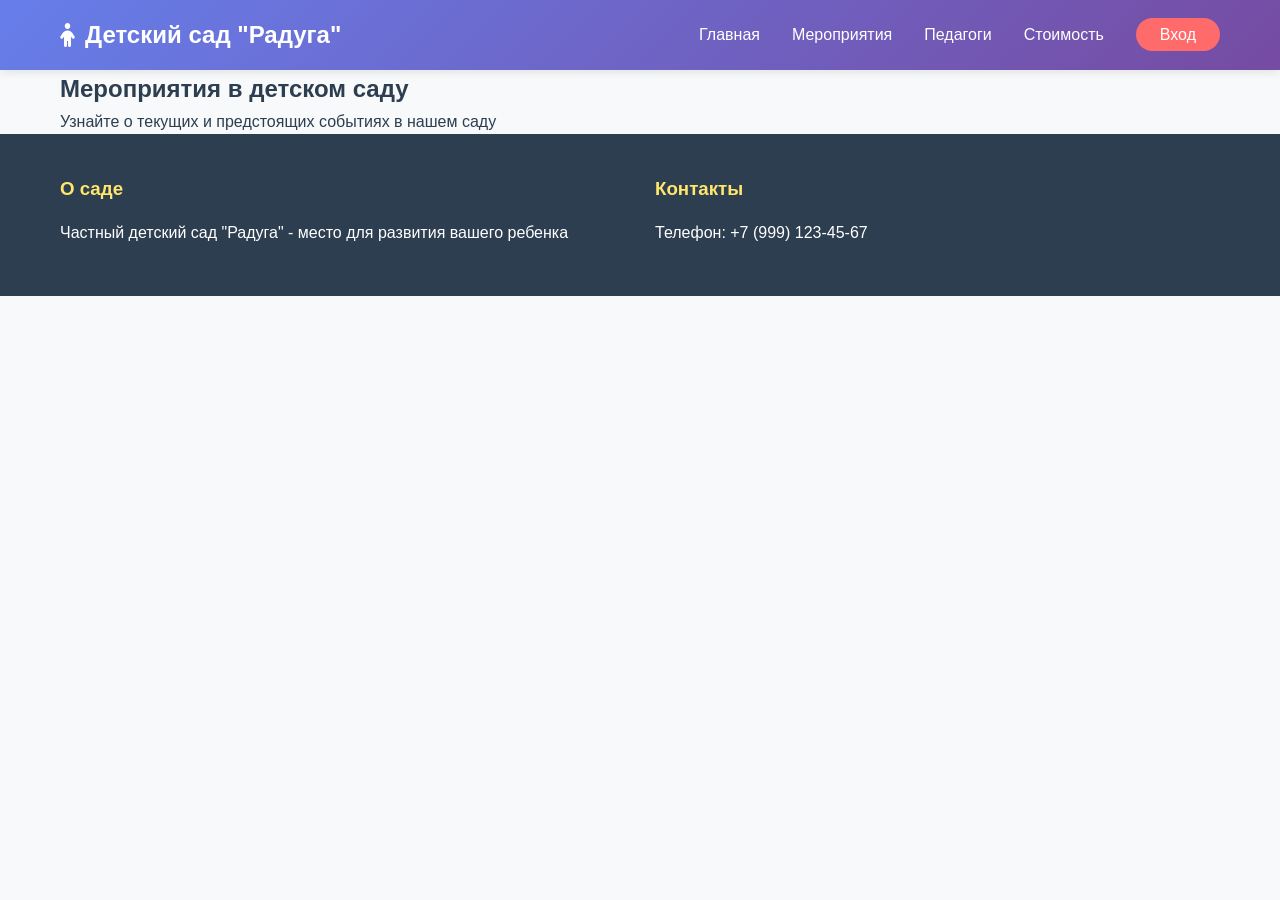
==== frontend/events.html @ fe60ffa2 "initial commit - kindergarten CMS with new desing" ====
<!DOCTYPE html>
<html lang="ru">
<head>
    <meta charset="UTF-8">
    <meta name="viewport" content="width=device-width, initial-scale=1.0">
    <title>Мероприятия | Детский сад "Радуга"</title>
    <link rel="stylesheet" href="css/styles.css">
    <link rel="stylesheet" href="css/events.css">
    <link rel="stylesheet" href="https://cdnjs.cloudflare.com/ajax/libs/font-awesome/6.4.0/css/all.min.css">
</head>
<body>
    <nav class="navbar">
        <div class="container">
            <div class="navbar-content">
                <div class="logo">
                    <i class="fas fa-child"></i>
                    <span>Детский сад "Радуга"</span>
                </div>
                <button class="hamburger" id="hamburger">
                    <span></span>
                    <span></span>
                    <span></span>
                </button>
                <ul class="nav-menu" id="navMenu">
                    <li><a href="index.html">Главная</a></li>
                    <li><a href="events.html" class="active">Мероприятия</a></li>
                    <li><a href="staff.html">Педагоги</a></li>
                    <li><a href="pricing.html">Стоимость</a></li>
                    <li><a href="login.html" class="btn-login">Вход</a></li>
                </ul>
            </div>
        </div>
    </nav>

    <section class="events-section">
        <div class="container">
            <h1>Мероприятия в детском саду</h1>
            <p class="section-subtitle">Узнайте о текущих и предстоящих событиях в нашем саду</p>

            <div class="events-grid" id="eventsGrid">
                <!-- События будут добавлены JavaScript-ом -->
            </div>
        </div>
    </section>

    <footer class="footer">
        <div class="container">
            <div class="footer-content">
                <div class="footer-section">
                    <h3>О саде</h3>
                    <p>Частный детский сад "Радуга" - место для развития вашего ребенка</p>
                </div>
                <div class="footer-section">
                    <h3>Контакты</h3>
                    <p>Телефон: +7 (999) 123-45-67</p>
                </div>
            </div>
        </div>
    </footer>

    <script src="js/app.js"></script>
    <script src="js/events.js"></script>
</body>
</html>
---- frontend/css/styles.css ----
* {
    margin: 0;
    padding: 0;
    box-sizing: border-box;
}

:root {
    --primary-color: #FF6B6B;
    --secondary-color: #4ECDC4;
    --accent-color: #FFE66D;
    --text-dark: #2C3E50;
    --text-light: #7F8C8D;
    --background-light: #F8F9FA;
    --border-radius: 8px;
    --transition: 0.3s ease;
}

body {
    font-family: 'Segoe UI', Tahoma, Geneva, Verdana, sans-serif;
    color: var(--text-dark);
    line-height: 1.6;
    background-color: var(--background-light);
}

.container {
    max-width: 1200px;
    margin: 0 auto;
    padding: 0 20px;
}

/* Навигация */
.navbar {
    background: linear-gradient(135deg, #667eea 0%, #764ba2 100%);
    color: white;
    padding: 1rem 0;
    position: sticky;
    top: 0;
    z-index: 100;
    box-shadow: 0 2px 10px rgba(0, 0, 0, 0.1);
}

.navbar-content {
    display: flex;
    justify-content: space-between;
    align-items: center;
}

.logo {
    display: flex;
    align-items: center;
    gap: 10px;
    font-size: 1.5rem;
    font-weight: bold;
}

.nav-menu {
    display: flex;
    list-style: none;
    gap: 2rem;
    align-items: center;
}

.nav-menu a {
    color: white;
    text-decoration: none;
    transition: var(--transition);
    position: relative;
}

.nav-menu a:hover,
.nav-menu a.active {
    color: var(--accent-color);
}

.nav-menu a::after {
    content: '';
    position: absolute;
    bottom: -5px;
    left: 0;
    width: 0;
    height: 2px;
    background: var(--accent-color);
    transition: var(--transition);
}

.nav-menu a:hover::after,
.nav-menu a.active::after {
    width: 100%;
}

.btn-login {
    background: var(--primary-color);
    padding: 0.5rem 1.5rem;
    border-radius: 20px;
    transition: var(--transition);
}

.btn-login:hover {
    background: var(--accent-color);
    color: var(--text-dark);
}

.hamburger {
    display: none;
    flex-direction: column;
    background: none;
    border: none;
    cursor: pointer;
    gap: 5px;
}

.hamburger span {
    width: 25px;
    height: 3px;
    background: white;
    border-radius: 2px;
    transition: var(--transition);
}

/* Герой секция */
.hero {
    background: linear-gradient(135deg, #667eea 0%, #764ba2 100%);
    color: white;
    padding: 60px 20px;
    display: grid;
    grid-template-columns: 1fr 1fr;
    gap: 40px;
    align-items: center;
}

.hero-content h1 {
    font-size: 3rem;
    margin-bottom: 1rem;
    line-height: 1.2;
}

.hero-content p {
    font-size: 1.3rem;
    margin-bottom: 2rem;
    opacity: 0.9;
}

.hero-images img {
    width: 100%;
    border-radius: 10px;
    box-shadow: 0 10px 40px rgba(0, 0, 0, 0.2);
}

/* Кнопки */
.btn {
    padding: 12px 30px;
    border: none;
    border-radius: var(--border-radius);
    font-size: 1rem;
    cursor: pointer;
    transition: var(--transition);
    font-weight: 600;
}

.btn-primary {
    background: var(--primary-color);
    color: white;
}

.btn-primary:hover {
    background: #FF5252;
    transform: translateY(-2px);
    box-shadow: 0 5px 20px rgba(255, 107, 107, 0.4);
}

.btn-secondary {
    background: var(--secondary-color);
    color: white;
}

.btn-secondary:hover {
    background: #45B8AD;
    transform: translateY(-2px);
}

/* О саде */
.about {
    padding: 80px 20px;
    background: white;
}

.about h2 {
    text-align: center;
    font-size: 2.5rem;
    margin-bottom: 50px;
    color: var(--text-dark);
}

.about-content {
    display: grid;
    grid-template-columns: 1fr 1fr;
    gap: 40px;
}

.about-text p {
    margin-bottom: 1rem;
    color: var(--text-light);
    line-height: 1.8;
}

.about-text ul {
    list-style-position: inside;
    margin-top: 1rem;
}

.about-text li {
    margin: 0.5rem 0;
    color: var(--text-light);
}

.about-info {
    display: grid;
    grid-template-columns: 1fr;
    gap: 20px;
}

.info-card {
    background: linear-gradient(135deg, #667eea 0%, #764ba2 100%);
    color: white;
    padding: 30px;
    border-radius: 10px;
    text-align: center;
    box-shadow: 0 5px 20px rgba(0, 0, 0, 0.1);
    transition: var(--transition);
}

.info-card:hover {
    transform: translateY(-5px);
    box-shadow: 0 10px 30px rgba(0, 0, 0, 0.15);
}

.info-card i {
    font-size: 2.5rem;
    margin-bottom: 1rem;
    display: block;
}

.info-card h3 {
    margin-bottom: 0.5rem;
    font-size: 1.3rem;
}

.info-card p {
    font-size: 0.95rem;
    opacity: 0.9;
}

/* Модальное окно */
.modal {
    display: none;
    position: fixed;
    z-index: 1000;
    left: 0;
    top: 0;
    width: 100%;
    height: 100%;
    background-color: rgba(0, 0, 0, 0.5);
    animation: fadeIn 0.3s ease;
}

@keyframes fadeIn {
    from { opacity: 0; }
    to { opacity: 1; }
}

.modal-content {
    background-color: white;
    margin: 5% auto;
    padding: 30px;
    border-radius: 10px;
    width: 90%;
    max-width: 500px;
    box-shadow: 0 10px 40px rgba(0, 0, 0, 0.3);
    animation: slideDown 0.3s ease;
}

@keyframes slideDown {
    from {
        transform: translateY(-50px);
        opacity: 0;
    }
    to {
        transform: translateY(0);
        opacity: 1;
    }
}

.modal-content h2 {
    color: var(--text-dark);
    margin-bottom: 1.5rem;
}

.close {
    color: var(--text-light);
    float: right;
    font-size: 28px;
    font-weight: bold;
    background: none;
    border: none;
    cursor: pointer;
    transition: var(--transition);
}

.close:hover {
    color: var(--text-dark);
}

.form-group {
    margin-bottom: 1.5rem;
}

.form-group label {
    display: block;
    margin-bottom: 0.5rem;
    font-weight: 600;
    color: var(--text-dark);
}

.form-group input,
.form-group select,
.form-group textarea {
    width: 100%;
    padding: 10px 15px;
    border: 1px solid #ddd;
    border-radius: var(--border-radius);
    font-size: 1rem;
    transition: var(--transition);
}

.form-group input:focus,
.form-group select:focus,
.form-group textarea:focus {
    outline: none;
    border-color: var(--primary-color);
    box-shadow: 0 0 5px rgba(255, 107, 107, 0.3);
}

.success-message {
    background: #d4edda;
    color: #155724;
    padding: 1rem;
    border-radius: 5px;
    margin-top: 1rem;
    border: 1px solid #c3e6cb;
}

/* Футер */
.footer {
    background: var(--text-dark);
    color: white;
    padding: 40px 20px 20px;
}

.footer-content {
    display: grid;
    grid-template-columns: repeat(auto-fit, minmax(250px, 1fr));
    gap: 30px;
    margin-bottom: 30px;
}

.footer-section h3 {
    margin-bottom: 1rem;
    color: var(--accent-color);
}

.footer-section ul {
    list-style: none;
}

.footer-section a {
    color: #bbb;
    text-decoration: none;
    transition: var(--transition);
}

.footer-section a:hover {
    color: var(--accent-color);
}

.social-links {
    display: flex;
    gap: 15px;
    font-size: 1.5rem;
}

.footer-bottom {
    text-align: center;
    padding-top: 20px;
    border-top: 1px solid #555;
    color: #999;
}

/* Адаптивный дизайн */
@media (max-width: 768px) {
    .hamburger {
        display: flex;
    }

    .nav-menu {
        display: none;
        position: absolute;
        top: 60px;
        left: 0;
        right: 0;
        flex-direction: column;
        background: linear-gradient(135deg, #667eea 0%, #764ba2 100%);
        padding: 20px;
        gap: 1rem;
    }

    .nav-menu.active {
        display: flex;
    }

    .nav-menu a {
        display: block;
    }

    .hero {
        grid-template-columns: 1fr;
        padding: 40px 20px;
    }

    .hero-content h1 {
        font-size: 2rem;
    }

    .hero-content p {
        font-size: 1rem;
    }

    .about-content {
        grid-template-columns: 1fr;
    }

    .about-info {
        grid-template-columns: 1fr 1fr;
    }

    .modal-content {
        margin: 20% auto;
        width: 95%;
    }
}

@media (max-width: 480px) {
    .nav-menu {
        gap: 0.5rem;
    }

    .hero-content h1 {
        font-size: 1.5rem;
    }

    .about h2 {
        font-size: 1.8rem;
    }

    .about-info {
        grid-template-columns: 1fr;
    }

    .info-card {
        padding: 20px;
    }

    .footer-content {
        grid-template-columns: 1fr;
    }
}
---- frontend/css/events.css ----
* {
    margin: 0;
    padding: 0;
    box-sizing: border-box;
}

:root {
    --primary-color: #FF6B6B;
    --secondary-color: #4ECDC4;
    --accent-color: #FFE66D;
    --text-dark: #2C3E50;
    --text-light: #7F8C8D;
    --background-light: #F8F9FA;
    --border-radius: 8px;
    --transition: 0.3s ease;
}

body {
    font-family: 'Segoe UI', Tahoma, Geneva, Verdana, sans-serif;
    color: var(--text-dark);
    line-height: 1.6;
    background-color: var(--background-light);
}

.container {
    max-width: 1200px;
    margin: 0 auto;
    padding: 0 20px;
}

/* Навигация */
.navbar {
    background: linear-gradient(135deg, #667eea 0%, #764ba2 100%);
    color: white;
    padding: 1rem 0;
    position: sticky;
    top: 0;
    z-index: 100;
    box-shadow: 0 2px 10px rgba(0, 0, 0, 0.1);
}

.navbar-content {
    display: flex;
    justify-content: space-between;
    align-items: center;
}

.logo {
    display: flex;
    align-items: center;
    gap: 10px;
    font-size: 1.5rem;
    font-weight: bold;
}

.nav-menu {
    display: flex;
    list-style: none;
    gap: 2rem;
    align-items: center;
}

.nav-menu a {
    color: white;
    text-decoration: none;
    transition: var(--transition);
    position: relative;
}

.nav-menu a:hover,
.nav-menu a.active {
    color: var(--accent-color);
}

.nav-menu a::after {
    content: '';
    position: absolute;
    bottom: -5px;
    left: 0;
    width: 0;
    height: 2px;
    background: var(--accent-color);
    transition: var(--transition);
}

.nav-menu a:hover::after,
.nav-menu a.active::after {
    width: 100%;
}

.btn-login {
    background: var(--primary-color);
    padding: 0.5rem 1.5rem;
    border-radius: 20px;
    transition: var(--transition);
}

.btn-login:hover {
    background: var(--accent-color);
    color: var(--text-dark);
}

.hamburger {
    display: none;
    flex-direction: column;
    background: none;
    border: none;
    cursor: pointer;
    gap: 5px;
}

.hamburger span {
    width: 25px;
    height: 3px;
    background: white;
    border-radius: 2px;
    transition: var(--transition);
}

/* Герой секция */
.hero {
    background: linear-gradient(135deg, #667eea 0%, #764ba2 100%);
    color: white;
    padding: 60px 20px;
    display: grid;
    grid-template-columns: 1fr 1fr;
    gap: 40px;
    align-items: center;
}

.hero-content h1 {
    font-size: 3rem;
    margin-bottom: 1rem;
    line-height: 1.2;
}

.hero-content p {
    font-size: 1.3rem;
    margin-bottom: 2rem;
    opacity: 0.9;
}

.hero-images img {
    width: 100%;
    border-radius: 10px;
    box-shadow: 0 10px 40px rgba(0, 0, 0, 0.2);
}

/* Кнопки */
.btn {
    padding: 12px 30px;
    border: none;
    border-radius: var(--border-radius);
    font-size: 1rem;
    cursor: pointer;
    transition: var(--transition);
    font-weight: 600;
}

.btn-primary {
    background: var(--primary-color);
    color: white;
}

.btn-primary:hover {
    background: #FF5252;
    transform: translateY(-2px);
    box-shadow: 0 5px 20px rgba(255, 107, 107, 0.4);
}

.btn-secondary {
    background: var(--secondary-color);
    color: white;
}

.btn-secondary:hover {
    background: #45B8AD;
    transform: translateY(-2px);
}

/* О саде */
.about {
    padding: 80px 20px;
    background: white;
}

.about h2 {
    text-align: center;
    font-size: 2.5rem;
    margin-bottom: 50px;
    color: var(--text-dark);
}

.about-content {
    display: grid;
    grid-template-columns: 1fr 1fr;
    gap: 40px;
}

.about-text p {
    margin-bottom: 1rem;
    color: var(--text-light);
    line-height: 1.8;
}

.about-text ul {
    list-style-position: inside;
    margin-top: 1rem;
}

.about-text li {
    margin: 0.5rem 0;
    color: var(--text-light);
}

.about-info {
    display: grid;
    grid-template-columns: 1fr;
    gap: 20px;
}

.info-card {
    background: linear-gradient(135deg, #667eea 0%, #764ba2 100%);
    color: white;
    padding: 30px;
    border-radius: 10px;
    text-align: center;
    box-shadow: 0 5px 20px rgba(0, 0, 0, 0.1);
    transition: var(--transition);
}

.info-card:hover {
    transform: translateY(-5px);
    box-shadow: 0 10px 30px rgba(0, 0, 0, 0.15);
}

.info-card i {
    font-size: 2.5rem;
    margin-bottom: 1rem;
    display: block;
}

.info-card h3 {
    margin-bottom: 0.5rem;
    font-size: 1.3rem;
}

.info-card p {
    font-size: 0.95rem;
    opacity: 0.9;
}

/* Модальное окно */
.modal {
    display: none;
    position: fixed;
    z-index: 1000;
    left: 0;
    top: 0;
    width: 100%;
    height: 100%;
    background-color: rgba(0, 0, 0, 0.5);
    animation: fadeIn 0.3s ease;
}

@keyframes fadeIn {
    from { opacity: 0; }
    to { opacity: 1; }
}

.modal-content {
    background-color: white;
    margin: 5% auto;
    padding: 30px;
    border-radius: 10px;
    width: 90%;
    max-width: 500px;
    box-shadow: 0 10px 40px rgba(0, 0, 0, 0.3);
    animation: slideDown 0.3s ease;
}

@keyframes slideDown {
    from {
        transform: translateY(-50px);
        opacity: 0;
    }
    to {
        transform: translateY(0);
        opacity: 1;
    }
}

.modal-content h2 {
    color: var(--text-dark);
    margin-bottom: 1.5rem;
}

.close {
    color: var(--text-light);
    float: right;
    font-size: 28px;
    font-weight: bold;
    background: none;
    border: none;
    cursor: pointer;
    transition: var(--transition);
}

.close:hover {
    color: var(--text-dark);
}

.form-group {
    margin-bottom: 1.5rem;
}

.form-group label {
    display: block;
    margin-bottom: 0.5rem;
    font-weight: 600;
    color: var(--text-dark);
}

.form-group input,
.form-group select,
.form-group textarea {
    width: 100%;
    padding: 10px 15px;
    border: 1px solid #ddd;
    border-radius: var(--border-radius);
    font-size: 1rem;
    transition: var(--transition);
}

.form-group input:focus,
.form-group select:focus,
.form-group textarea:focus {
    outline: none;
    border-color: var(--primary-color);
    box-shadow: 0 0 5px rgba(255, 107, 107, 0.3);
}

.success-message {
    background: #d4edda;
    color: #155724;
    padding: 1rem;
    border-radius: 5px;
    margin-top: 1rem;
    border: 1px solid #c3e6cb;
}

/* Футер */
.footer {
    background: var(--text-dark);
    color: white;
    padding: 40px 20px 20px;
}

.footer-content {
    display: grid;
    grid-template-columns: repeat(auto-fit, minmax(250px, 1fr));
    gap: 30px;
    margin-bottom: 30px;
}

.footer-section h3 {
    margin-bottom: 1rem;
    color: var(--accent-color);
}

.footer-section ul {
    list-style: none;
}

.footer-section a {
    color: #bbb;
    text-decoration: none;
    transition: var(--transition);
}

.footer-section a:hover {
    color: var(--accent-color);
}

.social-links {
    display: flex;
    gap: 15px;
    font-size: 1.5rem;
}

.footer-bottom {
    text-align: center;
    padding-top: 20px;
    border-top: 1px solid #555;
    color: #999;
}

/* Адаптивный дизайн */
@media (max-width: 768px) {
    .hamburger {
        display: flex;
    }

    .nav-menu {
        display: none;
        position: absolute;
        top: 60px;
        left: 0;
        right: 0;
        flex-direction: column;
        background: linear-gradient(135deg, #667eea 0%, #764ba2 100%);
        padding: 20px;
        gap: 1rem;
    }

    .nav-menu.active {
        display: flex;
    }

    .nav-menu a {
        display: block;
    }

    .hero {
        grid-template-columns: 1fr;
        padding: 40px 20px;
    }

    .hero-content h1 {
        font-size: 2rem;
    }

    .hero-content p {
        font-size: 1rem;
    }

    .about-content {
        grid-template-columns: 1fr;
    }

    .about-info {
        grid-template-columns: 1fr 1fr;
    }

    .modal-content {
        margin: 20% auto;
        width: 95%;
    }
}

@media (max-width: 480px) {
    .nav-menu {
        gap: 0.5rem;
    }

    .hero-content h1 {
        font-size: 1.5rem;
    }

    .about h2 {
        font-size: 1.8rem;
    }

    .about-info {
        grid-template-columns: 1fr;
    }

    .info-card {
        padding: 20px;
    }

    .footer-content {
        grid-template-columns: 1fr;
    }
}
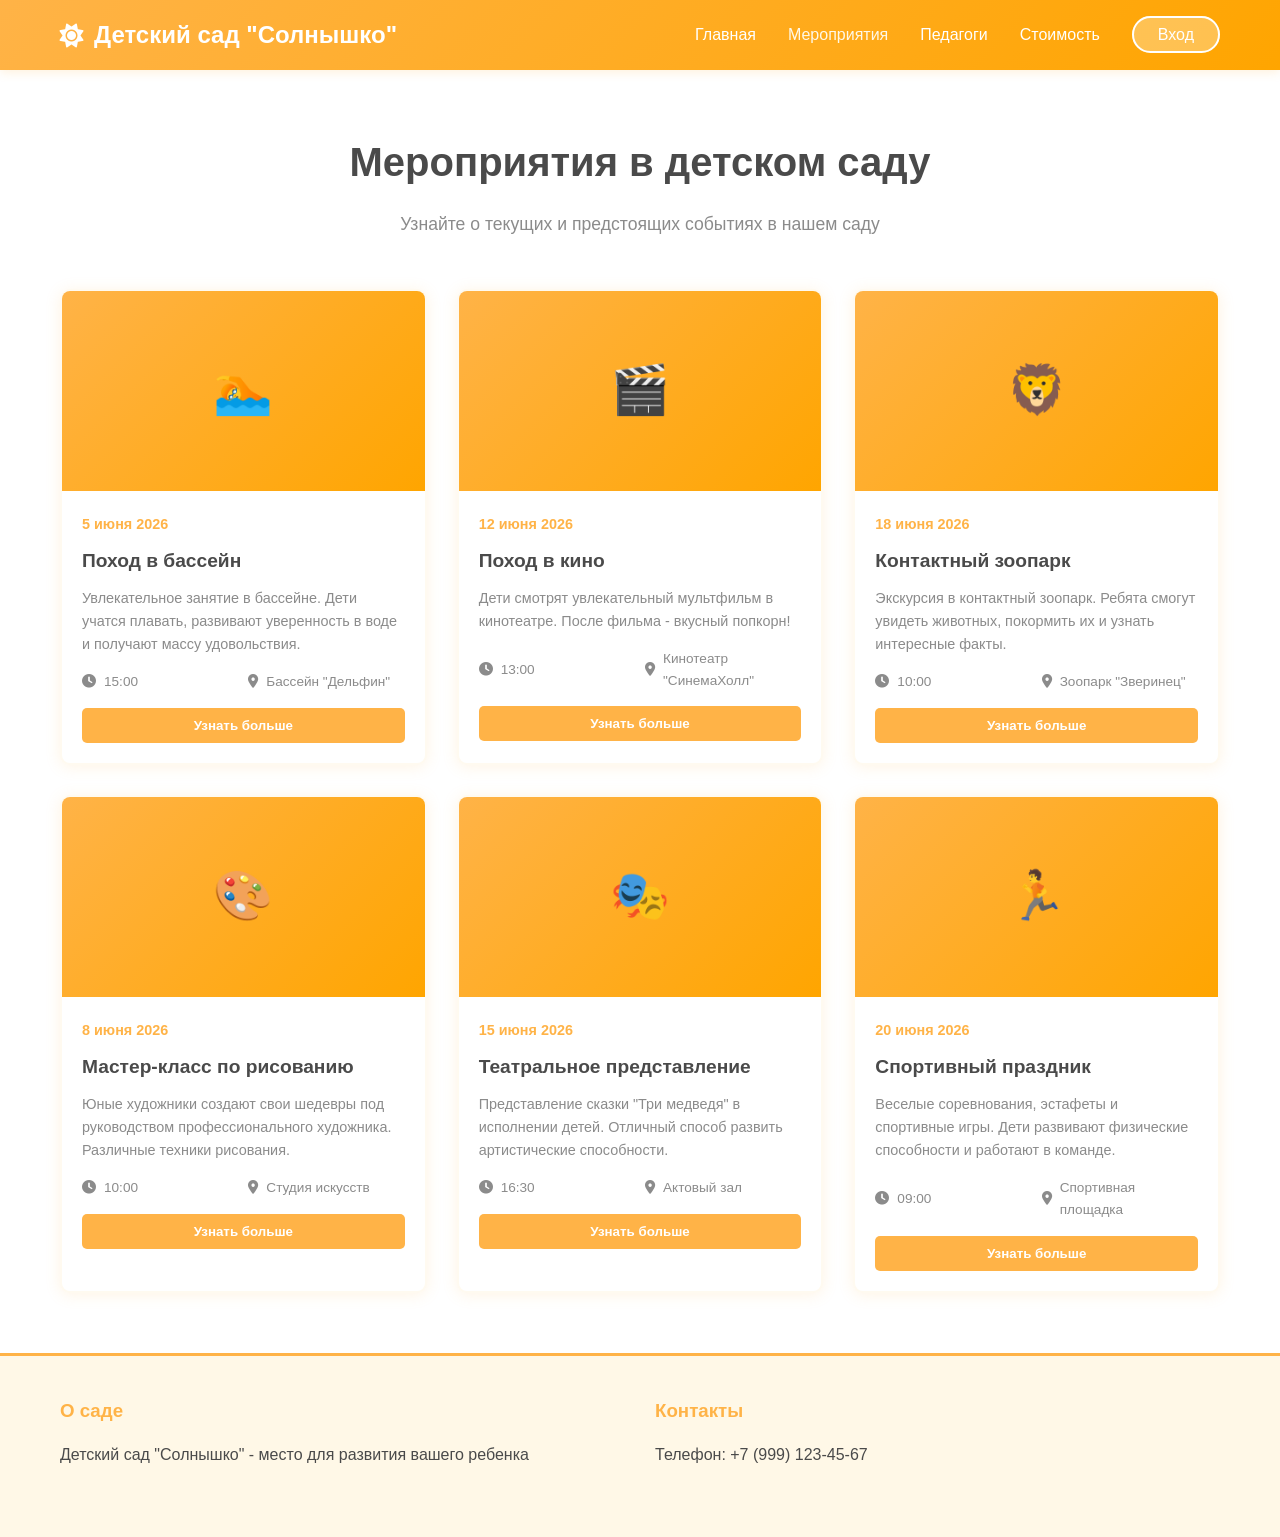
==== commit 27c78fe4: "Update: Complete redesign with new golden color scheme, staff info, events, and pricing details" ====
--- a/frontend/events.html
+++ b/frontend/events.html
@@ -3,7 +3,7 @@
 <head>
     <meta charset="UTF-8">
     <meta name="viewport" content="width=device-width, initial-scale=1.0">
-    <title>Мероприятия | Детский сад "Радуга"</title>
+    <title>Мероприятия | Детский сад "Солнышко"</title>
     <link rel="stylesheet" href="css/styles.css">
     <link rel="stylesheet" href="css/events.css">
     <link rel="stylesheet" href="https://cdnjs.cloudflare.com/ajax/libs/font-awesome/6.4.0/css/all.min.css">
@@ -13,8 +13,8 @@
         <div class="container">
             <div class="navbar-content">
                 <div class="logo">
-                    <i class="fas fa-child"></i>
-                    <span>Детский сад "Радуга"</span>
+                    <i class="fas fa-sun"></i>
+                    <span>Детский сад "Солнышко"</span>
                 </div>
                 <button class="hamburger" id="hamburger">
                     <span></span>
@@ -36,10 +36,7 @@
         <div class="container">
             <h1>Мероприятия в детском саду</h1>
             <p class="section-subtitle">Узнайте о текущих и предстоящих событиях в нашем саду</p>
-
-            <div class="events-grid" id="eventsGrid">
-                <!-- События будут добавлены JavaScript-ом -->
-            </div>
+            <div class="events-grid" id="eventsGrid"></div>
         </div>
     </section>
 
@@ -48,7 +45,7 @@
             <div class="footer-content">
                 <div class="footer-section">
                     <h3>О саде</h3>
-                    <p>Частный детский сад "Радуга" - место для развития вашего ребенка</p>
+                    <p>Детский сад "Солнышко" - место для развития вашего ребенка</p>
                 </div>
                 <div class="footer-section">
                     <h3>Контакты</h3>
--- a/frontend/css/styles.css
+++ b/frontend/css/styles.css
@@ -5,21 +5,18 @@
 }
 
 :root {
-    --primary-color: #FF6B6B;
-    --secondary-color: #4ECDC4;
-    --accent-color: #FFE66D;
-    --text-dark: #2C3E50;
-    --text-light: #7F8C8D;
-    --background-light: #F8F9FA;
-    --border-radius: 8px;
-    --transition: 0.3s ease;
+    --primary-color: #FFB347;
+    --secondary-color: #FFA500;
+    --accent-color: #FFD700;
+    --text-dark: #4A4A4A;
+    --text-light: #8B8B8B;
+    --background-light: #FFFAF0;
 }
 
 body {
     font-family: 'Segoe UI', Tahoma, Geneva, Verdana, sans-serif;
     color: var(--text-dark);
     line-height: 1.6;
-    background-color: var(--background-light);
 }
 
 .container {
@@ -28,15 +25,15 @@
     padding: 0 20px;
 }
 
-/* Навигация */
+/* НАВИГАЦИЯ */
 .navbar {
-    background: linear-gradient(135deg, #667eea 0%, #764ba2 100%);
+    background: linear-gradient(135deg, #FFB347 0%, #FFA500 100%);
     color: white;
     padding: 1rem 0;
     position: sticky;
     top: 0;
     z-index: 100;
-    box-shadow: 0 2px 10px rgba(0, 0, 0, 0.1);
+    box-shadow: 0 2px 10px rgba(255, 179, 71, 0.2);
 }
 
 .navbar-content {
@@ -51,6 +48,7 @@
     gap: 10px;
     font-size: 1.5rem;
     font-weight: bold;
+    color: white;
 }
 
 .nav-menu {
@@ -63,41 +61,24 @@
 .nav-menu a {
     color: white;
     text-decoration: none;
-    transition: var(--transition);
-    position: relative;
+    transition: 0.3s;
 }
 
 .nav-menu a:hover,
 .nav-menu a.active {
-    color: var(--accent-color);
-}
-
-.nav-menu a::after {
-    content: '';
-    position: absolute;
-    bottom: -5px;
-    left: 0;
-    width: 0;
-    height: 2px;
-    background: var(--accent-color);
-    transition: var(--transition);
-}
-
-.nav-menu a:hover::after,
-.nav-menu a.active::after {
-    width: 100%;
+    color: #FFF8E7;
 }
 
 .btn-login {
-    background: var(--primary-color);
+    background: rgba(255, 255, 255, 0.3);
     padding: 0.5rem 1.5rem;
     border-radius: 20px;
-    transition: var(--transition);
+    border: 2px solid white;
 }
 
 .btn-login:hover {
-    background: var(--accent-color);
-    color: var(--text-dark);
+    background: white;
+    color: var(--primary-color);
 }
 
 .hamburger {
@@ -114,12 +95,11 @@
     height: 3px;
     background: white;
     border-radius: 2px;
-    transition: var(--transition);
-}
-
-/* Герой секция */
+}
+
+/* ГЕРОЙ СЕКЦИЯ */
 .hero {
-    background: linear-gradient(135deg, #667eea 0%, #764ba2 100%);
+    background: linear-gradient(135deg, #FFB347 0%, #FFA500 100%);
     color: white;
     padding: 60px 20px;
     display: grid;
@@ -131,54 +111,39 @@
 .hero-content h1 {
     font-size: 3rem;
     margin-bottom: 1rem;
-    line-height: 1.2;
 }
 
 .hero-content p {
     font-size: 1.3rem;
     margin-bottom: 2rem;
-    opacity: 0.9;
 }
 
 .hero-images img {
     width: 100%;
-    border-radius: 10px;
-    box-shadow: 0 10px 40px rgba(0, 0, 0, 0.2);
-}
-
-/* Кнопки */
+    border-radius: 15px;
+}
+
+/* КНОПКИ */
 .btn {
     padding: 12px 30px;
     border: none;
-    border-radius: var(--border-radius);
+    border-radius: 8px;
     font-size: 1rem;
     cursor: pointer;
-    transition: var(--transition);
     font-weight: 600;
+    transition: 0.3s;
 }
 
 .btn-primary {
-    background: var(--primary-color);
-    color: white;
+    background: white;
+    color: var(--primary-color);
 }
 
 .btn-primary:hover {
-    background: #FF5252;
-    transform: translateY(-2px);
-    box-shadow: 0 5px 20px rgba(255, 107, 107, 0.4);
-}
-
-.btn-secondary {
-    background: var(--secondary-color);
-    color: white;
-}
-
-.btn-secondary:hover {
-    background: #45B8AD;
-    transform: translateY(-2px);
-}
-
-/* О саде */
+    background: #FFF8E7;
+}
+
+/* О САДЕ */
 .about {
     padding: 80px 20px;
     background: white;
@@ -192,20 +157,26 @@
 }
 
 .about-content {
-    display: grid;
-    grid-template-columns: 1fr 1fr;
-    gap: 40px;
+    margin-bottom: 50px;
+}
+
+.about-text {
+    text-align: center;
+    max-width: 800px;
+    margin: 0 auto;
 }
 
 .about-text p {
     margin-bottom: 1rem;
     color: var(--text-light);
-    line-height: 1.8;
+    font-size: 1.05rem;
 }
 
 .about-text ul {
-    list-style-position: inside;
-    margin-top: 1rem;
+    list-style: none;
+    margin-top: 1.5rem;
+    display: inline-block;
+    text-align: left;
 }
 
 .about-text li {
@@ -215,23 +186,21 @@
 
 .about-info {
     display: grid;
-    grid-template-columns: 1fr;
-    gap: 20px;
+    grid-template-columns: repeat(auto-fit, minmax(250px, 1fr));
+    gap: 30px;
 }
 
 .info-card {
-    background: linear-gradient(135deg, #667eea 0%, #764ba2 100%);
+    background: linear-gradient(135deg, #FFB347 0%, #FFA500 100%);
     color: white;
     padding: 30px;
     border-radius: 10px;
     text-align: center;
-    box-shadow: 0 5px 20px rgba(0, 0, 0, 0.1);
-    transition: var(--transition);
+    transition: 0.3s;
 }
 
 .info-card:hover {
     transform: translateY(-5px);
-    box-shadow: 0 10px 30px rgba(0, 0, 0, 0.15);
 }
 
 .info-card i {
@@ -241,16 +210,11 @@
 }
 
 .info-card h3 {
+    font-size: 1.3rem;
     margin-bottom: 0.5rem;
-    font-size: 1.3rem;
-}
-
-.info-card p {
-    font-size: 0.95rem;
-    opacity: 0.9;
-}
-
-/* Модальное окно */
+}
+
+/* МОДАЛЬНОЕ ОКНО */
 .modal {
     display: none;
     position: fixed;
@@ -260,54 +224,24 @@
     width: 100%;
     height: 100%;
     background-color: rgba(0, 0, 0, 0.5);
-    animation: fadeIn 0.3s ease;
-}
-
-@keyframes fadeIn {
-    from { opacity: 0; }
-    to { opacity: 1; }
 }
 
 .modal-content {
-    background-color: white;
+    background: white;
     margin: 5% auto;
     padding: 30px;
     border-radius: 10px;
     width: 90%;
     max-width: 500px;
-    box-shadow: 0 10px 40px rgba(0, 0, 0, 0.3);
-    animation: slideDown 0.3s ease;
-}
-
-@keyframes slideDown {
-    from {
-        transform: translateY(-50px);
-        opacity: 0;
-    }
-    to {
-        transform: translateY(0);
-        opacity: 1;
-    }
-}
-
-.modal-content h2 {
-    color: var(--text-dark);
-    margin-bottom: 1.5rem;
 }
 
 .close {
     color: var(--text-light);
     float: right;
     font-size: 28px;
-    font-weight: bold;
     background: none;
     border: none;
     cursor: pointer;
-    transition: var(--transition);
-}
-
-.close:hover {
-    color: var(--text-dark);
 }
 
 .form-group {
@@ -321,23 +255,17 @@
     color: var(--text-dark);
 }
 
-.form-group input,
-.form-group select,
-.form-group textarea {
+.form-group input {
     width: 100%;
     padding: 10px 15px;
     border: 1px solid #ddd;
-    border-radius: var(--border-radius);
+    border-radius: 5px;
     font-size: 1rem;
-    transition: var(--transition);
-}
-
-.form-group input:focus,
-.form-group select:focus,
-.form-group textarea:focus {
+}
+
+.form-group input:focus {
     outline: none;
     border-color: var(--primary-color);
-    box-shadow: 0 0 5px rgba(255, 107, 107, 0.3);
 }
 
 .success-message {
@@ -349,11 +277,12 @@
     border: 1px solid #c3e6cb;
 }
 
-/* Футер */
+/* ФУТЕР */
 .footer {
-    background: var(--text-dark);
-    color: white;
-    padding: 40px 20px 20px;
+    background: #FFF8E7;
+    color: var(--text-dark);
+    padding: 40px 20px;
+    border-top: 3px solid var(--primary-color);
 }
 
 .footer-content {
@@ -365,37 +294,26 @@
 
 .footer-section h3 {
     margin-bottom: 1rem;
-    color: var(--accent-color);
-}
-
-.footer-section ul {
-    list-style: none;
+    color: var(--primary-color);
 }
 
 .footer-section a {
-    color: #bbb;
+    color: var(--text-light);
     text-decoration: none;
-    transition: var(--transition);
 }
 
 .footer-section a:hover {
-    color: var(--accent-color);
-}
-
-.social-links {
-    display: flex;
-    gap: 15px;
-    font-size: 1.5rem;
+    color: var(--primary-color);
 }
 
 .footer-bottom {
     text-align: center;
     padding-top: 20px;
-    border-top: 1px solid #555;
-    color: #999;
-}
-
-/* Адаптивный дизайн */
+    border-top: 1px solid rgba(74, 74, 74, 0.2);
+    color: var(--text-light);
+}
+
+/* АДАПТИВНЫЙ ДИЗАЙН */
 @media (max-width: 768px) {
     .hamburger {
         display: flex;
@@ -408,68 +326,33 @@
         left: 0;
         right: 0;
         flex-direction: column;
-        background: linear-gradient(135deg, #667eea 0%, #764ba2 100%);
+        background: linear-gradient(135deg, #FFB347 0%, #FFA500 100%);
         padding: 20px;
-        gap: 1rem;
     }
 
     .nav-menu.active {
         display: flex;
     }
 
-    .nav-menu a {
-        display: block;
-    }
-
     .hero {
         grid-template-columns: 1fr;
-        padding: 40px 20px;
     }
 
     .hero-content h1 {
         font-size: 2rem;
     }
 
-    .hero-content p {
-        font-size: 1rem;
-    }
-
-    .about-content {
-        grid-template-columns: 1fr;
-    }
-
     .about-info {
         grid-template-columns: 1fr 1fr;
     }
-
-    .modal-content {
-        margin: 20% auto;
-        width: 95%;
-    }
 }
 
 @media (max-width: 480px) {
-    .nav-menu {
-        gap: 0.5rem;
-    }
-
     .hero-content h1 {
         font-size: 1.5rem;
     }
 
-    .about h2 {
-        font-size: 1.8rem;
-    }
-
     .about-info {
         grid-template-columns: 1fr;
     }
-
-    .info-card {
-        padding: 20px;
-    }
-
-    .footer-content {
-        grid-template-columns: 1fr;
-    }
 }
--- a/frontend/css/events.css
+++ b/frontend/css/events.css
@@ -1,475 +1,111 @@
-* {
-    margin: 0;
-    padding: 0;
-    box-sizing: border-box;
+.events-section {
+    min-height: calc(100vh - 200px);
+    padding: 60px 20px;
+    background: white;
 }
 
-:root {
-    --primary-color: #FF6B6B;
-    --secondary-color: #4ECDC4;
-    --accent-color: #FFE66D;
-    --text-dark: #2C3E50;
-    --text-light: #7F8C8D;
-    --background-light: #F8F9FA;
-    --border-radius: 8px;
-    --transition: 0.3s ease;
+.events-section h1 {
+    text-align: center;
+    font-size: 2.5rem;
+    color: var(--text-dark);
+    margin-bottom: 1rem;
 }
 
-body {
-    font-family: 'Segoe UI', Tahoma, Geneva, Verdana, sans-serif;
-    color: var(--text-dark);
-    line-height: 1.6;
-    background-color: var(--background-light);
+.section-subtitle {
+    text-align: center;
+    color: var(--text-light);
+    font-size: 1.1rem;
+    margin-bottom: 50px;
 }
 
-.container {
-    max-width: 1200px;
-    margin: 0 auto;
-    padding: 0 20px;
+.events-grid {
+    display: grid;
+    grid-template-columns: repeat(auto-fill, minmax(320px, 1fr));
+    gap: 30px;
 }
 
-/* Навигация */
-.navbar {
-    background: linear-gradient(135deg, #667eea 0%, #764ba2 100%);
-    color: white;
-    padding: 1rem 0;
-    position: sticky;
-    top: 0;
-    z-index: 100;
-    box-shadow: 0 2px 10px rgba(0, 0, 0, 0.1);
+.event-card {
+    background: white;
+    border-radius: 10px;
+    overflow: hidden;
+    box-shadow: 0 2px 15px rgba(255, 179, 71, 0.15);
+    transition: 0.3s;
+    border: 2px solid var(--background-light);
 }
 
-.navbar-content {
-    display: flex;
-    justify-content: space-between;
-    align-items: center;
+.event-card:hover {
+    transform: translateY(-5px);
+    box-shadow: 0 10px 30px rgba(255, 179, 71, 0.2);
+    border-color: var(--primary-color);
 }
 
-.logo {
+.event-image {
+    width: 100%;
+    height: 200px;
+    background: linear-gradient(135deg, #FFB347 0%, #FFA500 100%);
     display: flex;
     align-items: center;
-    gap: 10px;
-    font-size: 1.5rem;
-    font-weight: bold;
+    justify-content: center;
+    font-size: 3rem;
+    color: white;
 }
 
-.nav-menu {
-    display: flex;
-    list-style: none;
-    gap: 2rem;
-    align-items: center;
+.event-content {
+    padding: 20px;
 }
 
-.nav-menu a {
-    color: white;
-    text-decoration: none;
-    transition: var(--transition);
-    position: relative;
+.event-date {
+    color: var(--primary-color);
+    font-weight: 600;
+    font-size: 0.9rem;
 }
 
-.nav-menu a:hover,
-.nav-menu a.active {
-    color: var(--accent-color);
+.event-title {
+    font-size: 1.2rem;
+    font-weight: 700;
+    color: var(--text-dark);
+    margin: 10px 0;
 }
 
-.nav-menu a::after {
-    content: '';
-    position: absolute;
-    bottom: -5px;
-    left: 0;
-    width: 0;
-    height: 2px;
-    background: var(--accent-color);
-    transition: var(--transition);
+.event-description {
+    color: var(--text-light);
+    font-size: 0.9rem;
+    line-height: 1.6;
+    margin-bottom: 15px;
 }
 
-.nav-menu a:hover::after,
-.nav-menu a.active::after {
+.event-meta {
+    display: grid;
+    grid-template-columns: 1fr 1fr;
+    gap: 10px;
+    font-size: 0.85rem;
+    margin-bottom: 15px;
+}
+
+.event-meta-item {
+    display: flex;
+    align-items: center;
+    gap: 8px;
+    color: var(--text-light);
+}
+
+.btn-event {
+    background: var(--primary-color);
+    color: white;
+    border: none;
+    padding: 10px 20px;
+    border-radius: 5px;
+    cursor: pointer;
+    font-weight: 600;
     width: 100%;
 }
 
-.btn-login {
-    background: var(--primary-color);
-    padding: 0.5rem 1.5rem;
-    border-radius: 20px;
-    transition: var(--transition);
+.btn-event:hover {
+    background: var(--secondary-color);
 }
 
-.btn-login:hover {
-    background: var(--accent-color);
-    color: var(--text-dark);
-}
-
-.hamburger {
-    display: none;
-    flex-direction: column;
-    background: none;
-    border: none;
-    cursor: pointer;
-    gap: 5px;
-}
-
-.hamburger span {
-    width: 25px;
-    height: 3px;
-    background: white;
-    border-radius: 2px;
-    transition: var(--transition);
-}
-
-/* Герой секция */
-.hero {
-    background: linear-gradient(135deg, #667eea 0%, #764ba2 100%);
-    color: white;
-    padding: 60px 20px;
-    display: grid;
-    grid-template-columns: 1fr 1fr;
-    gap: 40px;
-    align-items: center;
-}
-
-.hero-content h1 {
-    font-size: 3rem;
-    margin-bottom: 1rem;
-    line-height: 1.2;
-}
-
-.hero-content p {
-    font-size: 1.3rem;
-    margin-bottom: 2rem;
-    opacity: 0.9;
-}
-
-.hero-images img {
-    width: 100%;
-    border-radius: 10px;
-    box-shadow: 0 10px 40px rgba(0, 0, 0, 0.2);
-}
-
-/* Кнопки */
-.btn {
-    padding: 12px 30px;
-    border: none;
-    border-radius: var(--border-radius);
-    font-size: 1rem;
-    cursor: pointer;
-    transition: var(--transition);
-    font-weight: 600;
-}
-
-.btn-primary {
-    background: var(--primary-color);
-    color: white;
-}
-
-.btn-primary:hover {
-    background: #FF5252;
-    transform: translateY(-2px);
-    box-shadow: 0 5px 20px rgba(255, 107, 107, 0.4);
-}
-
-.btn-secondary {
-    background: var(--secondary-color);
-    color: white;
-}
-
-.btn-secondary:hover {
-    background: #45B8AD;
-    transform: translateY(-2px);
-}
-
-/* О саде */
-.about {
-    padding: 80px 20px;
-    background: white;
-}
-
-.about h2 {
-    text-align: center;
-    font-size: 2.5rem;
-    margin-bottom: 50px;
-    color: var(--text-dark);
-}
-
-.about-content {
-    display: grid;
-    grid-template-columns: 1fr 1fr;
-    gap: 40px;
-}
-
-.about-text p {
-    margin-bottom: 1rem;
-    color: var(--text-light);
-    line-height: 1.8;
-}
-
-.about-text ul {
-    list-style-position: inside;
-    margin-top: 1rem;
-}
-
-.about-text li {
-    margin: 0.5rem 0;
-    color: var(--text-light);
-}
-
-.about-info {
-    display: grid;
-    grid-template-columns: 1fr;
-    gap: 20px;
-}
-
-.info-card {
-    background: linear-gradient(135deg, #667eea 0%, #764ba2 100%);
-    color: white;
-    padding: 30px;
-    border-radius: 10px;
-    text-align: center;
-    box-shadow: 0 5px 20px rgba(0, 0, 0, 0.1);
-    transition: var(--transition);
-}
-
-.info-card:hover {
-    transform: translateY(-5px);
-    box-shadow: 0 10px 30px rgba(0, 0, 0, 0.15);
-}
-
-.info-card i {
-    font-size: 2.5rem;
-    margin-bottom: 1rem;
-    display: block;
-}
-
-.info-card h3 {
-    margin-bottom: 0.5rem;
-    font-size: 1.3rem;
-}
-
-.info-card p {
-    font-size: 0.95rem;
-    opacity: 0.9;
-}
-
-/* Модальное окно */
-.modal {
-    display: none;
-    position: fixed;
-    z-index: 1000;
-    left: 0;
-    top: 0;
-    width: 100%;
-    height: 100%;
-    background-color: rgba(0, 0, 0, 0.5);
-    animation: fadeIn 0.3s ease;
-}
-
-@keyframes fadeIn {
-    from { opacity: 0; }
-    to { opacity: 1; }
-}
-
-.modal-content {
-    background-color: white;
-    margin: 5% auto;
-    padding: 30px;
-    border-radius: 10px;
-    width: 90%;
-    max-width: 500px;
-    box-shadow: 0 10px 40px rgba(0, 0, 0, 0.3);
-    animation: slideDown 0.3s ease;
-}
-
-@keyframes slideDown {
-    from {
-        transform: translateY(-50px);
-        opacity: 0;
-    }
-    to {
-        transform: translateY(0);
-        opacity: 1;
-    }
-}
-
-.modal-content h2 {
-    color: var(--text-dark);
-    margin-bottom: 1.5rem;
-}
-
-.close {
-    color: var(--text-light);
-    float: right;
-    font-size: 28px;
-    font-weight: bold;
-    background: none;
-    border: none;
-    cursor: pointer;
-    transition: var(--transition);
-}
-
-.close:hover {
-    color: var(--text-dark);
-}
-
-.form-group {
-    margin-bottom: 1.5rem;
-}
-
-.form-group label {
-    display: block;
-    margin-bottom: 0.5rem;
-    font-weight: 600;
-    color: var(--text-dark);
-}
-
-.form-group input,
-.form-group select,
-.form-group textarea {
-    width: 100%;
-    padding: 10px 15px;
-    border: 1px solid #ddd;
-    border-radius: var(--border-radius);
-    font-size: 1rem;
-    transition: var(--transition);
-}
-
-.form-group input:focus,
-.form-group select:focus,
-.form-group textarea:focus {
-    outline: none;
-    border-color: var(--primary-color);
-    box-shadow: 0 0 5px rgba(255, 107, 107, 0.3);
-}
-
-.success-message {
-    background: #d4edda;
-    color: #155724;
-    padding: 1rem;
-    border-radius: 5px;
-    margin-top: 1rem;
-    border: 1px solid #c3e6cb;
-}
-
-/* Футер */
-.footer {
-    background: var(--text-dark);
-    color: white;
-    padding: 40px 20px 20px;
-}
-
-.footer-content {
-    display: grid;
-    grid-template-columns: repeat(auto-fit, minmax(250px, 1fr));
-    gap: 30px;
-    margin-bottom: 30px;
-}
-
-.footer-section h3 {
-    margin-bottom: 1rem;
-    color: var(--accent-color);
-}
-
-.footer-section ul {
-    list-style: none;
-}
-
-.footer-section a {
-    color: #bbb;
-    text-decoration: none;
-    transition: var(--transition);
-}
-
-.footer-section a:hover {
-    color: var(--accent-color);
-}
-
-.social-links {
-    display: flex;
-    gap: 15px;
-    font-size: 1.5rem;
-}
-
-.footer-bottom {
-    text-align: center;
-    padding-top: 20px;
-    border-top: 1px solid #555;
-    color: #999;
-}
-
-/* Адаптивный дизайн */
 @media (max-width: 768px) {
-    .hamburger {
-        display: flex;
-    }
-
-    .nav-menu {
-        display: none;
-        position: absolute;
-        top: 60px;
-        left: 0;
-        right: 0;
-        flex-direction: column;
-        background: linear-gradient(135deg, #667eea 0%, #764ba2 100%);
-        padding: 20px;
-        gap: 1rem;
-    }
-
-    .nav-menu.active {
-        display: flex;
-    }
-
-    .nav-menu a {
-        display: block;
-    }
-
-    .hero {
-        grid-template-columns: 1fr;
-        padding: 40px 20px;
-    }
-
-    .hero-content h1 {
-        font-size: 2rem;
-    }
-
-    .hero-content p {
-        font-size: 1rem;
-    }
-
-    .about-content {
-        grid-template-columns: 1fr;
-    }
-
-    .about-info {
-        grid-template-columns: 1fr 1fr;
-    }
-
-    .modal-content {
-        margin: 20% auto;
-        width: 95%;
-    }
-}
-
-@media (max-width: 480px) {
-    .nav-menu {
-        gap: 0.5rem;
-    }
-
-    .hero-content h1 {
-        font-size: 1.5rem;
-    }
-
-    .about h2 {
-        font-size: 1.8rem;
-    }
-
-    .about-info {
-        grid-template-columns: 1fr;
-    }
-
-    .info-card {
-        padding: 20px;
-    }
-
-    .footer-content {
+    .events-grid {
         grid-template-columns: 1fr;
     }
 }
